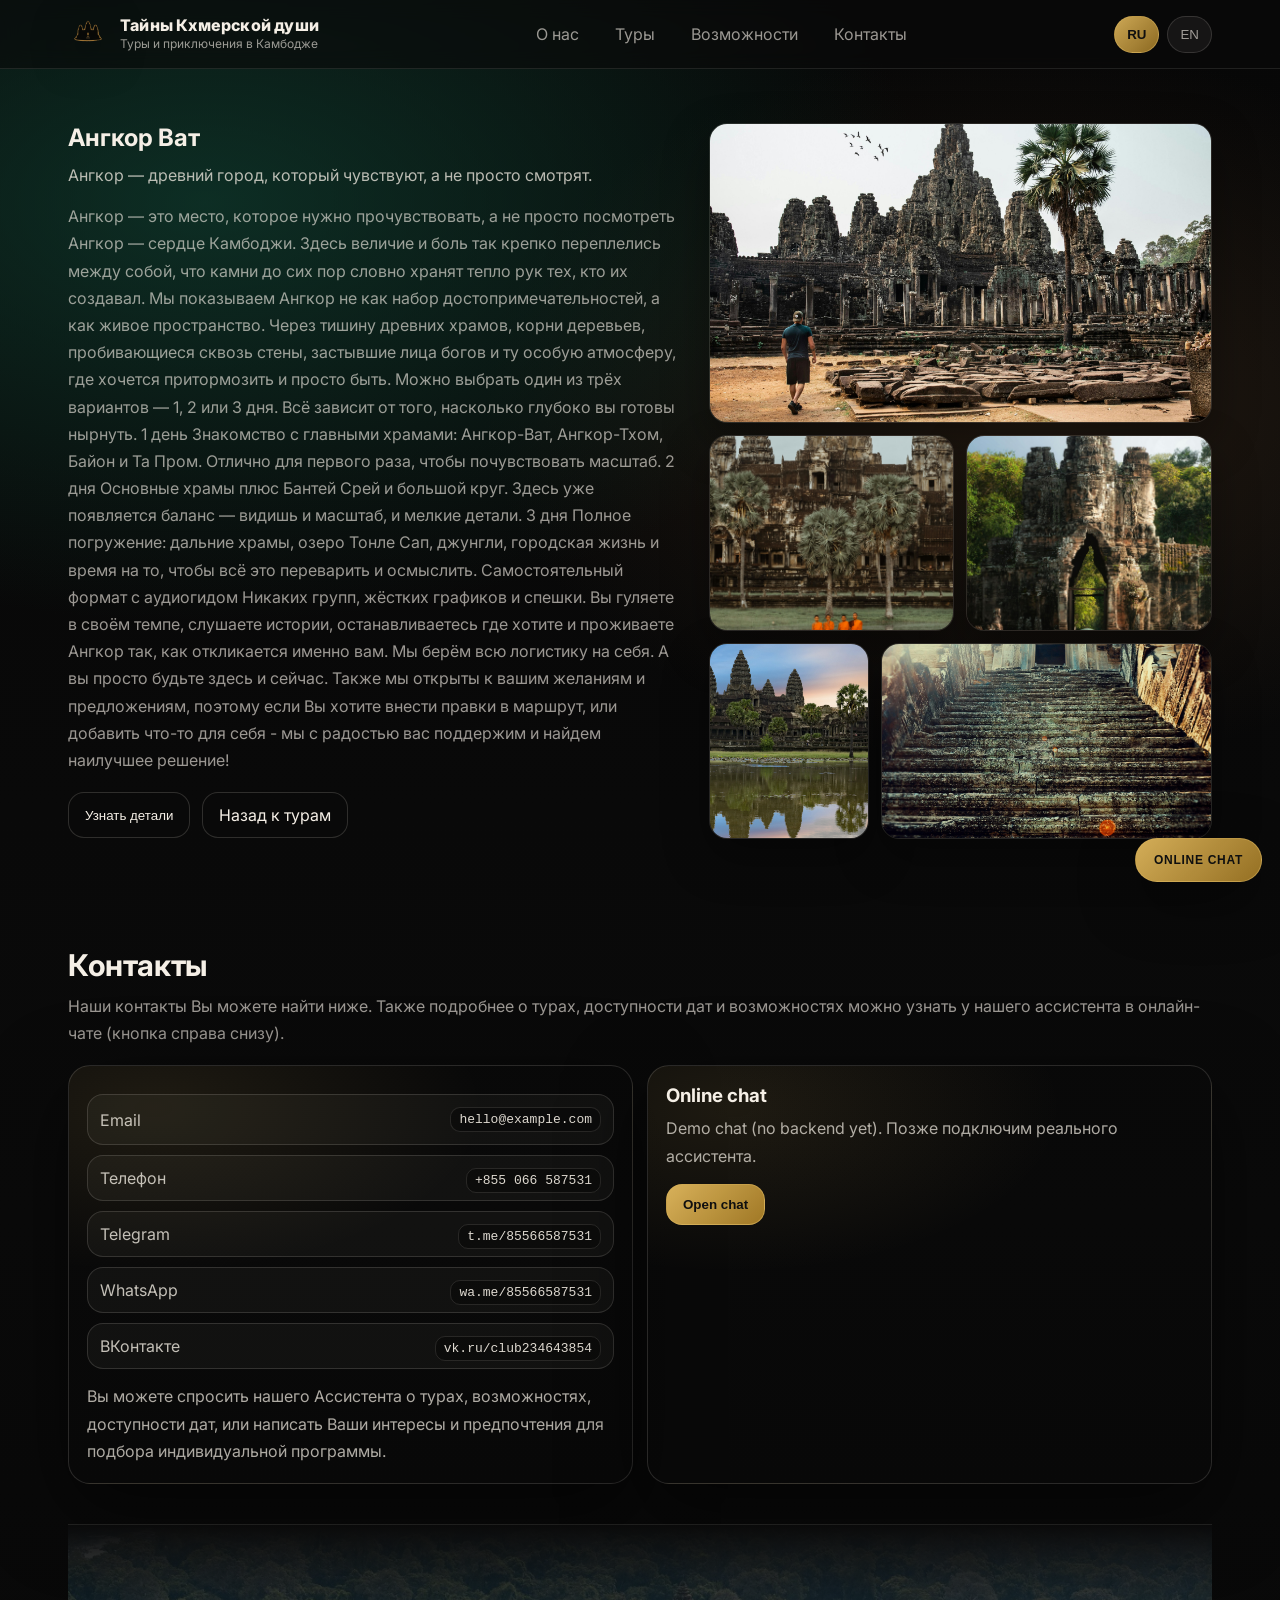
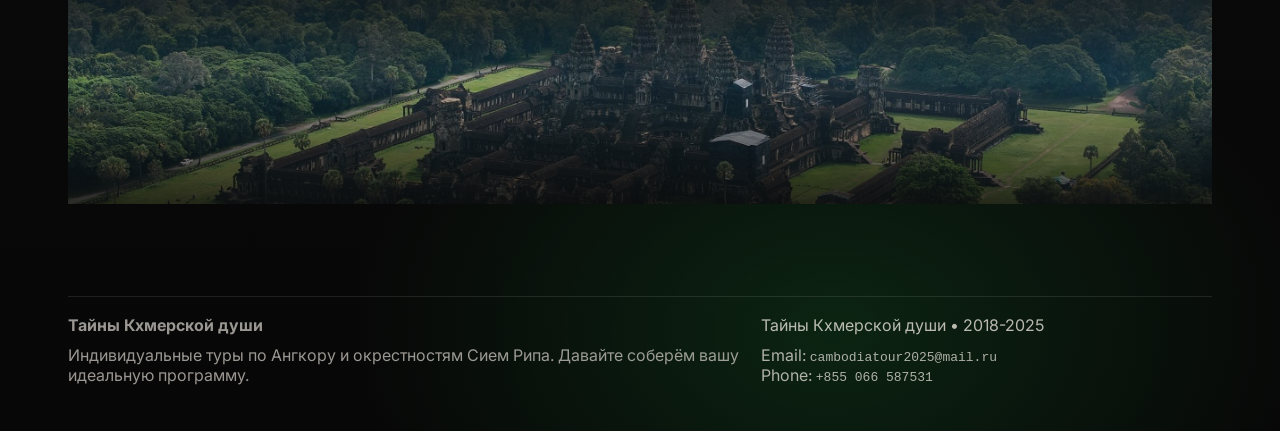
==== tours/angkor-wat.html @ 043d1177 "Update site to new version" ====
<!doctype html>
<html lang="ru">
<head>
  <meta charset="utf-8" />
  <meta name="viewport" content="width=device-width,initial-scale=1" />
  <title>Сердце Ангкора — Туры в Сием Рипе</title>
  <meta name="description" content="Премиальные туры и впечатления в Сием Рипе: Ангкор Ват, Пном Кулен, Prek Toal, Кох Кер." />
  <link rel="icon" href="../assets/img/favicon.png" />
  <link rel="preconnect" href="https://fonts.googleapis.com">
  <link rel="preconnect" href="https://fonts.gstatic.com" crossorigin>
  <link href="https://fonts.googleapis.com/css2?family=Inter:wght@400;600;700;800;900&display=swap" rel="stylesheet">
  <link rel="stylesheet" href="../css/styles.css" />
</head>
<body>

<header>
  <div class="container">
    <div class="nav">
      <a class="brand" href="../index.html#top" aria-label="Home">
        <img src="../assets/img/logo.png" alt="Logo" />
        <div class="title">
          <b id="brandName">Сердце Ангкора</b>
          <span id="brandTag">Туры и приключения в Сием Рипе</span>
        </div>
      </a>

      <nav aria-label="Primary">
        <ul>
          <li><a href="../index.html#about" data-i18n="nav_about">О нас</a></li>
          <li><a href="../index.html#tours" data-i18n="nav_tours">Туры</a></li>
          <li><a href="../index.html#abilities" data-i18n="nav_abilities">Возможности</a></li>
          <li><a href="../index.html#contacts" data-i18n="nav_contacts">Контакты</a></li>
        </ul>
      </nav>

      <div class="lang" aria-label="Language">
        <button data-lang="ru" class="active">RU</button>
        <button data-lang="en">EN</button>
      </div>
    </div>
  </div>
</header>
  <main>
    <section class="section">
      <div class="container">
        <div class="tour-detail">
          <div class="tour-detail__text">
            <h1 data-i18n="tour_angkor_wat_title"></h1>
            <p class="muted" data-i18n="tour_angkor_wat_lead"></p>
            <div class="prose">
              <p data-i18n="tour_angkor_wat_title_text"></p>
            </div>
            <div class="actions">
              <button class="btn gold" data-open-chat="1" data-tour="tour_angkor_wat_title">
                <span data-i18n="order_btn"></span>
              </button>
              <a class="btn ghost" href="../index.html#tours">
                <span data-i18n="back_to_tours"></span>
              </a>
            </div>
          </div>
          <div class="tour-detail__media">
            <div class="tour-mosaic">
              <img src="../assets/img/tours/angkor-wat/aw1.jpg" alt="" loading="lazy" />
              <img src="../assets/img/tours/angkor-wat/aw2.jpg" alt="" loading="lazy" />
              <img src="../assets/img/tours/angkor-wat/aw3.jpg" alt="" loading="lazy" />
              <img src="../assets/img/tours/angkor-wat/aw4.jpg" alt="" loading="lazy" />
              <img src="../assets/img/tours/angkor-wat/aw5.jpg" alt="" loading="lazy" />
            </div>
          </div>
        </div>
      </div>
      </div>
    </section>

    <section id="contacts" class="section">
    <div class="container">
      <h2 data-i18n="contacts_title"></h2>
      <p data-i18n="contacts_lead"></p>

      <div class="contacts">
        <div class="card panel">
          <div class="field"><span data-i18n="email"></span> <code>hello@example.com</code></div>
          <div class="field"><span data-i18n="phone"></span> <a href="tel:+855066587531"><code>+855 066 587531</code></a></div>
          <div class="field"><span data-i18n="telegram"></span> <a href="https://t.me/85566587531" target="_blank" rel="noopener"><code>t.me/85566587531</code></a></div>
          <div class="field"><span data-i18n="whatsapp"></span> <a href="https://wa.me/85566587531" target="_blank" rel="noopener"><code>wa.me/85566587531</code></a></div>
          <div class="field"><span data-i18n="vk"></span> <a href="https://vk.ru/club234643854" target="_blank" rel="noopener"><code>vk.ru/club234643854</code></a></div>
<p style="margin-top:14px;color:rgba(245,239,230,.7)" data-i18n="chat_note"></p>
        </div>

        <div class="card panel">
          <h3 style="margin:0 0 8px">Online chat</h3>
          <p style="margin:0;color:rgba(245,239,230,.7);line-height:1.7">
            Demo chat (no backend yet). Позже подключим реального ассистента.
          </p>
          <div class="actions" style="margin-top:14px">
            <button class="btn primary" type="button" data-open-chat>
              <span>Open chat</span>
            </button>
          </div>
        </div>
      </div>

      <div class="footer-photo" aria-label="Footer photo"></div>
    </div>
  </section>

  </main>

<footer>
  <div class="container">
    <hr class="sep" />
    <div class="footer-grid">
      <div>
        <b id="footerBrand">Тайны Кхмерской души</b>
        <p style="margin:10px 0 0" data-i18n="footer_text"></p>
      </div>
      <div>
        <div style="color:rgba(245,239,230,.75)" data-i18n="footer_rights"></div>
        <div style="margin-top:10px;color:rgba(245,239,230,.7)">
          Email: <a href="mailto:cambodiatour2025@mail.ru" style="color:inherit;text-decoration:none"><code>cambodiatour2025@mail.ru</code></a><br/>
          Phone: <a href="tel:+855066587531" style="color:inherit;text-decoration:none"><code>+855 066 587531</code></a>
        </div>
      </div>
    </div>
  </div>
</footer>

<button class="chat-fab" id="chatFab" aria-label="Open chat" type="button">
  <span>Online chat</span>
</button>

<div class="chat-panel" id="chatPanel" aria-label="Chat panel">
  <div class="card" style="height:100%">
    <div class="chat-head">
      <b>Online assistant</b>
      <button id="chatClose" aria-label="Close">✕</button>
    </div>
    <div class="chat-body" id="chatBody">
      <div class="msg">👋 Привет! Напишите свои предпочтения и интересы — предложу туры, маршруты.</div>
    </div>
    <div class="chat-input">
      <input id="chatInput" placeholder="Message..." />
      <button id="chatSend" type="button">Send</button>
    </div>
  </div>
</div>



<script src="../js/i18n.js"></script>
<script src="../js/config.js"></script>
<script src="../js/app.js"></script>
</body>
</html>
---- css/styles.css ----
:root{
  --bg:#0a0a0a;
  --forest:#0f3b2e;
  --forest2:#0f3b1b;
  --wood:#3b2a1a;
  --cream:#f5efe6;
  --cream2:#efe7dc;
  --ink:#0f0f0f;
  --gold:#d8b15a;
  --gold2:#b88a2a;
  --muted: rgba(245,239,230,.78);
  --muted2: rgba(245,239,230,.62);
  --border: rgba(245,239,230,.14);
  --shadow: 0 26px 80px rgba(0,0,0,.55);
  --radius: 22px;
}
*{box-sizing:border-box}
html{scroll-behavior:smooth}
body{
  margin:0;
  font-family: Inter, system-ui, -apple-system, Segoe UI, Roboto, Arial, sans-serif;
  color: var(--cream);
  background:
    radial-gradient(1200px 700px at 16% 10%, rgba(15,59,46,.75), transparent 60%),
    radial-gradient(900px 600px at 80% 20%, rgba(59,42,26,.55), transparent 60%),
    radial-gradient(800px 560px at 65% 95%, rgba(15,59,27,.55), transparent 60%),
    linear-gradient(180deg, #070707 0%, #0a0a0a 60%, #070707 100%);
}
a{color:inherit;text-decoration:none}
img{max-width:100%;display:block}
.container{max-width:1180px;margin:0 auto;padding:0 18px}

header{
  position:sticky;top:0;z-index:40;
  backdrop-filter: blur(10px);
  background: rgba(10,10,10,.62);
  border-bottom: 1px solid rgba(245,239,230,.10);
}
.nav{display:flex;align-items:center;justify-content:space-between;padding:14px 0;gap:14px}
.brand{display:flex;align-items:center;gap:12px;min-width:260px}
.brand img{width:40px;height:40px;filter: drop-shadow(0 10px 22px rgba(0,0,0,.6))}
.brand .title{display:flex;flex-direction:column;line-height:1.05}
.brand .title b{font-weight:800;letter-spacing:.2px}
.brand .title span{font-size:12px;color:var(--muted2);margin-top:4px}

nav ul{display:flex;list-style:none;gap:10px;padding:0;margin:0;align-items:center}
nav a{padding:10px 12px;border-radius:999px;color:var(--muted2);border:1px solid transparent}
nav a:hover{color:var(--cream);border-color:rgba(245,239,230,.16);background:rgba(245,239,230,.06)}

.lang{display:flex;gap:8px;align-items:center}
.lang button{
  padding:10px 12px;border-radius:999px;
  border:1px solid rgba(245,239,230,.14);
  background:rgba(245,239,230,.06);
  color:var(--muted2);cursor:pointer
}
.lang button.active{
  color:var(--ink);
  background:linear-gradient(135deg, rgba(216,177,90,.95), rgba(184,138,42,.75));
  border-color:rgba(216,177,90,.55);
  font-weight:800
}

.hero{
  position:relative;min-height:78vh;display:flex;align-items:flex-end;
  padding:44px 0 26px;overflow:hidden
}
.hero::before{
  content:"";position:absolute;inset:0;
  background-image:url("../assets/img/hero.jpg");
  background-size:cover;background-position:center;
  filter:saturate(1.05) contrast(1.05);
  transform:scale(1.02);
  z-index:0;
}
.hero::after{
  content:"";position:absolute;inset:0;
  background:
    radial-gradient(700px 500px at 16% 70%, rgba(15,59,46,.70), transparent 55%),
    radial-gradient(800px 520px at 82% 30%, rgba(59,42,26,.60), transparent 58%),
    linear-gradient(180deg, rgba(10,10,10,.78) 0%, rgba(10,10,10,.55) 45%, rgba(10,10,10,.82) 100%);
  z-index:0;pointer-events:none;
}
.hero .inner{position:relative;z-index:1;width:100%}
.pill{
  display:inline-flex;
  flex-direction:column;
  align-items:center;
  gap:2px;
  text-align:center;align-items:center;gap:10px;
  padding:9px 12px;border-radius:999px;
  border:1px solid rgba(216,177,90,.35);
  background:rgba(10,10,10,.40);
  color:rgba(245,239,230,.92)
}
.pill img{width:18px;height:18px;opacity:.95}
.hero h1{
  margin:14px 0 10px;
  font-size:clamp(34px, 4.6vw, 58px);
  line-height:1.02;letter-spacing:-1px;
  color: rgba(245,239,230,.96);
  text-shadow:0 18px 70px rgba(0,0,0,.75), 0 2px 0 rgba(0,0,0,.35);
  
  white-space: pre-line;
}
.hero .lead{
  max-width:760px;font-size:18px;line-height:1.7;
  color:rgba(245,239,230,.84);margin:0 0 18px;
  text-shadow:0 12px 42px rgba(0,0,0,.6);
}
.actions{display:flex;flex-wrap:wrap;gap:12px;margin-top:14px}
.btn{
  display:inline-flex;
  flex-direction:row;
  align-items:center;
  justify-content:center;
  gap:10px;
  text-align:center;
  padding:12px 16px;
  border-radius:16px;
  border:1px solid rgba(245,239,230,.16);
  background:rgba(10,10,10,.42);
  color:var(--cream);
  cursor:pointer;
  transition:transform .15s ease, background .15s ease, border-color .15s ease;
}
.btn:hover{transform:translateY(-1px);background:rgba(245,239,230,.08);border-color:rgba(245,239,230,.22)}
.btn.primary{
  color:var(--ink);
  background:linear-gradient(135deg, rgba(216,177,90,1), rgba(184,138,42,.86));
  border-color:rgba(216,177,90,.65);
  font-weight:900
}
.btn.primary:hover{background:linear-gradient(135deg, rgba(216,177,90,1), rgba(184,138,42,.9))}
.btn .ic{width:18px;height:18px;opacity:.95}

.section{padding:54px 0}
.section h2{margin:0 0 10px;font-size:30px;letter-spacing:-.4px}
.section p{margin:0;color:var(--muted2);line-height:1.7}

.card{
  border-radius:var(--radius);
  border:1px solid rgba(245,239,230,.14);
  background:
    radial-gradient(600px 300px at 15% 10%, rgba(216,177,90,.10), transparent 55%),
    rgba(10,10,10,.45);
  box-shadow:var(--shadow);
  overflow:hidden
}

.about-grid{display:grid;grid-template-columns:1.1fr .9fr;gap:16px;margin-top:18px;align-items:stretch}
.about-card{padding:18px}
.cream{
  background:linear-gradient(180deg, rgba(245,239,230,.98), rgba(239,231,220,.92));
  color:#151515;border:1px solid rgba(245,239,230,.65);
  border-radius:18px
}
.cream-inner{padding:18px}
.quote{font-size:18px;line-height:1.6;margin:0;color:#151515;font-weight:700}
.cream .quote{color:#111;opacity:1}
.small{font-size:13px;opacity:1;color:rgba(0,0,0,.72);margin-top:10px}

.tours{display:grid;grid-template-columns:repeat(4, 1fr);gap:14px;margin-top:18px}
.tour{display:flex;flex-direction:column}
.tour .media{height:180px;background-size:cover;background-position:center;position:relative}
.tour .media::after{content:"";position:absolute;inset:0;background:linear-gradient(180deg, rgba(0,0,0,.05) 0%, rgba(10,10,10,.68) 100%)}
.tour .body{padding:14px}
.tour h3{margin:6px 0 8px;font-size:18px}
.tour h3{display:-webkit-box;-webkit-line-clamp:2;-webkit-box-orient:vertical;overflow:hidden;min-height:calc(22px * 1.25 * 2)}
.tour p{margin:0 0 12px;color:var(--muted2);font-size:14px;line-height:1.6;display:-webkit-box;-webkit-line-clamp:5;-webkit-box-orient:vertical;overflow:hidden;min-height: calc(14px * 1.6 * 5)}
.price{display:flex;align-items:flex-end;justify-content:space-between;gap:10px;margin-top:auto;min-height:64px}
.price .tag{
  display:inline-flex;
  flex-direction:column;
  align-items:center;
  gap:2px;
  text-align:center;padding:7px 10px;border-radius:999px;
  border:1px solid rgba(216,177,90,.35);
  background:rgba(216,177,90,.10);
  color:rgba(245,239,230,.92);
  font-weight:700;font-size:13px
}

/* Tour cards: make price chip and CTA button visually balanced */
.card.tour .price{
  align-items:stretch;
}
.card.tour .price .tag{
  flex:1;
  justify-content:center;
  padding:10px 14px;
  font-size:14px;
}
.card.tour .price .btn{
  flex:1;
  padding:10px 14px;
  font-size:15px;
  border-radius:18px;
  line-height:1.15;
}


.carousel{position:relative;border-radius:var(--radius);overflow:hidden;border:1px solid rgba(245,239,230,.14);background:rgba(10,10,10,.45);margin-top:18px}
.carousel .track{display:flex;transition:transform .55s ease}
.carousel .slide{min-width:100%;height:420px;background-size:cover;background-position:center;position:relative}
.carousel .slide::after{
  content:"";position:absolute;inset:0;
  background:
    radial-gradient(650px 380px at 15% 15%, rgba(245,239,230,.12), transparent 55%),
    linear-gradient(180deg, rgba(0,0,0,.12), rgba(10,10,10,.62));
}
.carousel .controls{position:absolute;inset:0;display:flex;align-items:center;justify-content:space-between;padding:0 10px;pointer-events:none}
.carousel .controls button{
  pointer-events:auto;width:44px;height:44px;border-radius:999px;
  border:1px solid rgba(245,239,230,.18);
  background:rgba(10,10,10,.45);color:var(--cream);cursor:pointer
}
.carousel .dots{position:absolute;left:0;right:0;bottom:12px;display:flex;justify-content:center;gap:8px}
.carousel .dot{width:8px;height:8px;border-radius:999px;border:1px solid rgba(245,239,230,.28);background:rgba(245,239,230,.10);cursor:pointer}
.carousel .dot.active{background:rgba(216,177,90,.9);border-color:rgba(216,177,90,.9)}

.contacts{display:grid;grid-template-columns:1fr 1fr;gap:14px;margin-top:18px}
.panel{padding:18px}
.field{
  display:flex;align-items:center;justify-content:space-between;gap:14px;
  padding:12px 12px;border-radius:16px;border:1px solid rgba(245,239,230,.14);
  background:rgba(245,239,230,.04);color:var(--muted);margin-top:10px
}
.field a{color:var(--cream)}
.field code{
  background:rgba(0,0,0,.35);padding:4px 8px;border-radius:10px;
  border:1px solid rgba(245,239,230,.12);color:rgba(245,239,230,.9)
}

.footer-photo{position:relative;height:280px;overflow:hidden;margin-top:40px;border-top:1px solid rgba(245,239,230,.10)}
.footer-photo::before{
  content:"";position:absolute;inset:0;
  background-image:url("../assets/img/footer.jpg");
  background-size:cover;background-position:center;filter:saturate(1.02)
}
.footer-photo::after{
  content:"";position:absolute;inset:0;
  background:linear-gradient(180deg, rgba(10,10,10,1) 0%, rgba(10,10,10,.55) 35%, rgba(10,10,10,.18) 55%, rgba(10,10,10,.82) 100%);
}
footer{padding:20px 0 46px;color:var(--muted2)}
.footer-grid{display:grid;grid-template-columns:1.2fr .8fr;gap:16px;align-items:start}
hr.sep{border:0;border-top:1px solid rgba(245,239,230,.10);margin:18px 0}

/* Chat */
.chat-fab{
  position:fixed;right:18px;bottom:18px;z-index:60;
  padding:14px 18px;
  border-radius:999px;
  border:1px solid rgba(216,177,90,.55);
  background:linear-gradient(135deg, rgba(216,177,90,.98), rgba(184,138,42,.8));
  color:var(--ink);
  box-shadow:0 18px 60px rgba(0,0,0,.45);
  display:flex;align-items:center;justify-content:center;
  gap:10px;
  cursor:pointer;
  font-weight:700;
  letter-spacing:.06em;
  text-transform:uppercase;
  font-size:12px;
}
.chat-fab img{display:none}
.chat-panel{
  position:fixed;right:18px;bottom:86px;z-index:60;
  width:min(360px, calc(100vw - 36px));height:460px;
  background:#0f1e1b;
  border-radius:18px;
  box-shadow:0 20px 50px rgba(0,0,0,.45);
  transform:translateY(10px);opacity:0;pointer-events:none;
  transition:opacity .18s ease, transform .18s ease
}
.chat-panel.open{opacity:1;transform:translateY(0);pointer-events:auto}
.chat-head{display:flex;align-items:center;justify-content:space-between;padding:12px 14px;border-bottom:1px solid rgba(245,239,230,.10)}
.chat-head button{
  width:36px;height:36px;border-radius:14px;border:1px solid rgba(245,239,230,.14);
  background:rgba(245,239,230,.05);color:var(--cream);cursor:pointer
}
.chat-body{padding:12px 14px;height:calc(100% - 120px);overflow:auto}
.msg{
  max-width:86%;padding:10px 12px;border-radius:16px;border:1px solid rgba(245,239,230,.12);
  background:rgba(245,239,230,.05);margin:0 0 10px;color:var(--muted);line-height:1.55;font-size:14px
}
.msg.me{margin-left:auto;background:rgba(216,177,90,.12);border-color:rgba(216,177,90,.25)}
.chat-input{display:flex;gap:10px;padding:12px 14px;border-top:1px solid rgba(245,239,230,.10)}
.chat-input input{
  flex:1;border-radius:14px;border:1px solid rgba(245,239,230,.14);
  background:rgba(0,0,0,.25);color:var(--cream);padding:12px 12px;outline:none
}
.chat-input button{
  padding:12px 12px;border-radius:14px;border:1px solid rgba(216,177,90,.55);
  background:rgba(216,177,90,.18);color:var(--cream);cursor:pointer
}

@media (max-width:1020px){
  .tours{grid-template-columns:repeat(2,1fr)}
  .about-grid{grid-template-columns:1fr}
  .contacts{grid-template-columns:1fr}
  .carousel .slide{height:360px}
  nav ul{display:none}
  .brand{min-width:auto}
}
@media (max-width:520px){
  .hero{min-height:72vh}
  .tours{grid-template-columns:1fr}
}

/* Tour pages */
.tour-detail{display:grid;grid-template-columns:1.1fr .9fr;gap:26px;align-items:start}
.tour-detail__text h1{margin:0 0 10px}
.tour-detail__text .muted{margin:0 0 14px;color:rgba(245,239,230,.75)}
.tour-detail__text .prose{color:rgba(245,239,230,.88);line-height:1.65}
.tour-detail__text .actions{margin-top:18px;display:flex;gap:12px;flex-wrap:wrap}
.tour-gallery{display:grid;grid-template-columns:1fr;gap:12px}
.tour-gallery img{width:100%;height:260px;object-fit:cover;border-radius:18px;border:1px solid rgba(245,239,230,.12)}
/* Tour mosaic (right column) */
.tour-mosaic{display:grid;grid-template-columns:repeat(6,1fr);grid-auto-rows:92px;gap:12px}
.tour-mosaic img{width:100%;height:100%;object-fit:cover;border-radius:18px;border:1px solid rgba(245,239,230,.12);box-shadow:0 18px 45px rgba(0,0,0,.35);display:block}
/* Layout: works with 3–5 images */
.tour-mosaic img:nth-child(1){grid-column:1 / span 6;grid-row:1 / span 3}
.tour-mosaic img:nth-child(2){grid-column:1 / span 3;grid-row:4 / span 2}
.tour-mosaic img:nth-child(3){grid-column:4 / span 3;grid-row:4 / span 2}
.tour-mosaic img:nth-child(4){grid-column:1 / span 2;grid-row:6 / span 2}
.tour-mosaic img:nth-child(5){grid-column:3 / span 4;grid-row:6 / span 2}

@media (max-width: 900px){
  .tour-mosaic{grid-template-columns:1fr;grid-auto-rows:220px}
  .tour-mosaic img:nth-child(n){grid-column:auto;grid-row:auto}
}

@media (max-width: 900px){
  .tour-detail{grid-template-columns:1fr}
  .tour-gallery img{height:220px}
}


.tag .price-title{font-weight:700;font-size:12px;line-height:1.1;opacity:.95}
.tag .price-value{font-weight:800;font-size:14px;line-height:1.1}

/* ===== TOUR VIDEO FIX ===== */
.tour-video{
  position: relative;
  width: 100%;
  aspect-ratio: 16 / 9;
  border-radius: 18px;
  overflow: hidden;
  border: 1px solid rgba(245,239,230,.12);
  box-shadow: 0 18px 45px rgba(0,0,0,.35);
  background: #000;
}

.tour-video video{
  width: 100%;
  height: 100%;
  object-fit: cover;
  display: block;
}

/* ===== JEEP TOUR: VIDEO BACKGROUND (FINAL) ===== */

.tour-mosaic--video{
  position: relative;
  overflow: hidden;
}

/* видео — фоном */
.tour-mosaic--video .tour-video-bg{
  position: absolute;
  inset: 0;
  z-index: 0;
}

.tour-mosaic--video .tour-video-bg video{
  width: 100%;
  height: 100%;
  object-fit: cover;
}

/* картинки поверх видео */
.tour-mosaic--video img{
  position: relative;
  z-index: 1;
}
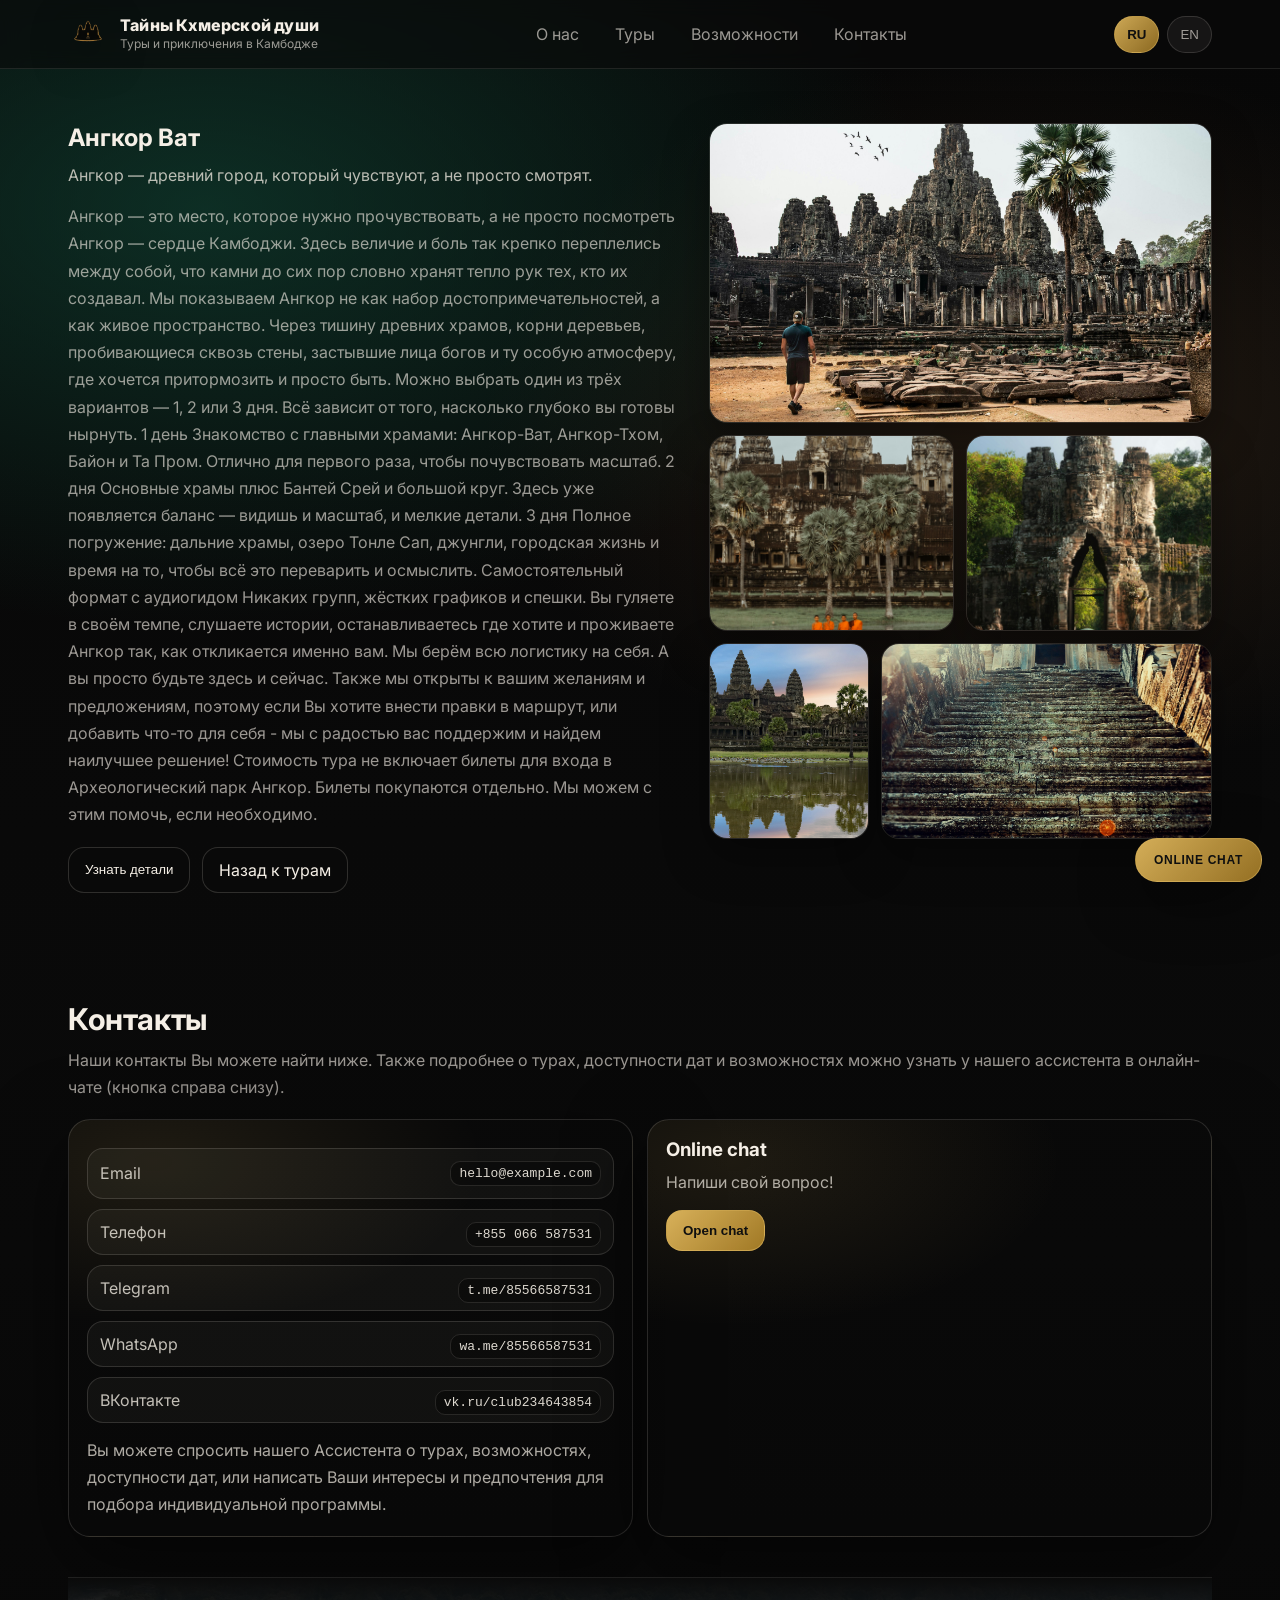
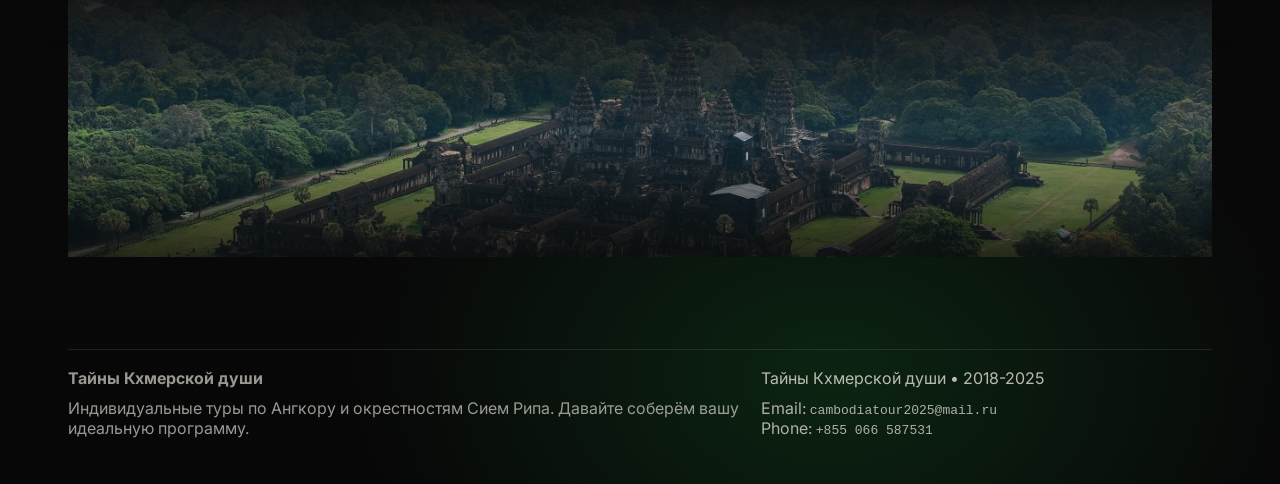
==== commit 891576a8: "add online chat and edit some text" ====
--- a/tours/angkor-wat.html
+++ b/tours/angkor-wat.html
@@ -91,7 +91,7 @@
         <div class="card panel">
           <h3 style="margin:0 0 8px">Online chat</h3>
           <p style="margin:0;color:rgba(245,239,230,.7);line-height:1.7">
-            Demo chat (no backend yet). Позже подключим реального ассистента.
+            Напиши свой вопрос!
           </p>
           <div class="actions" style="margin-top:14px">
             <button class="btn primary" type="button" data-open-chat>
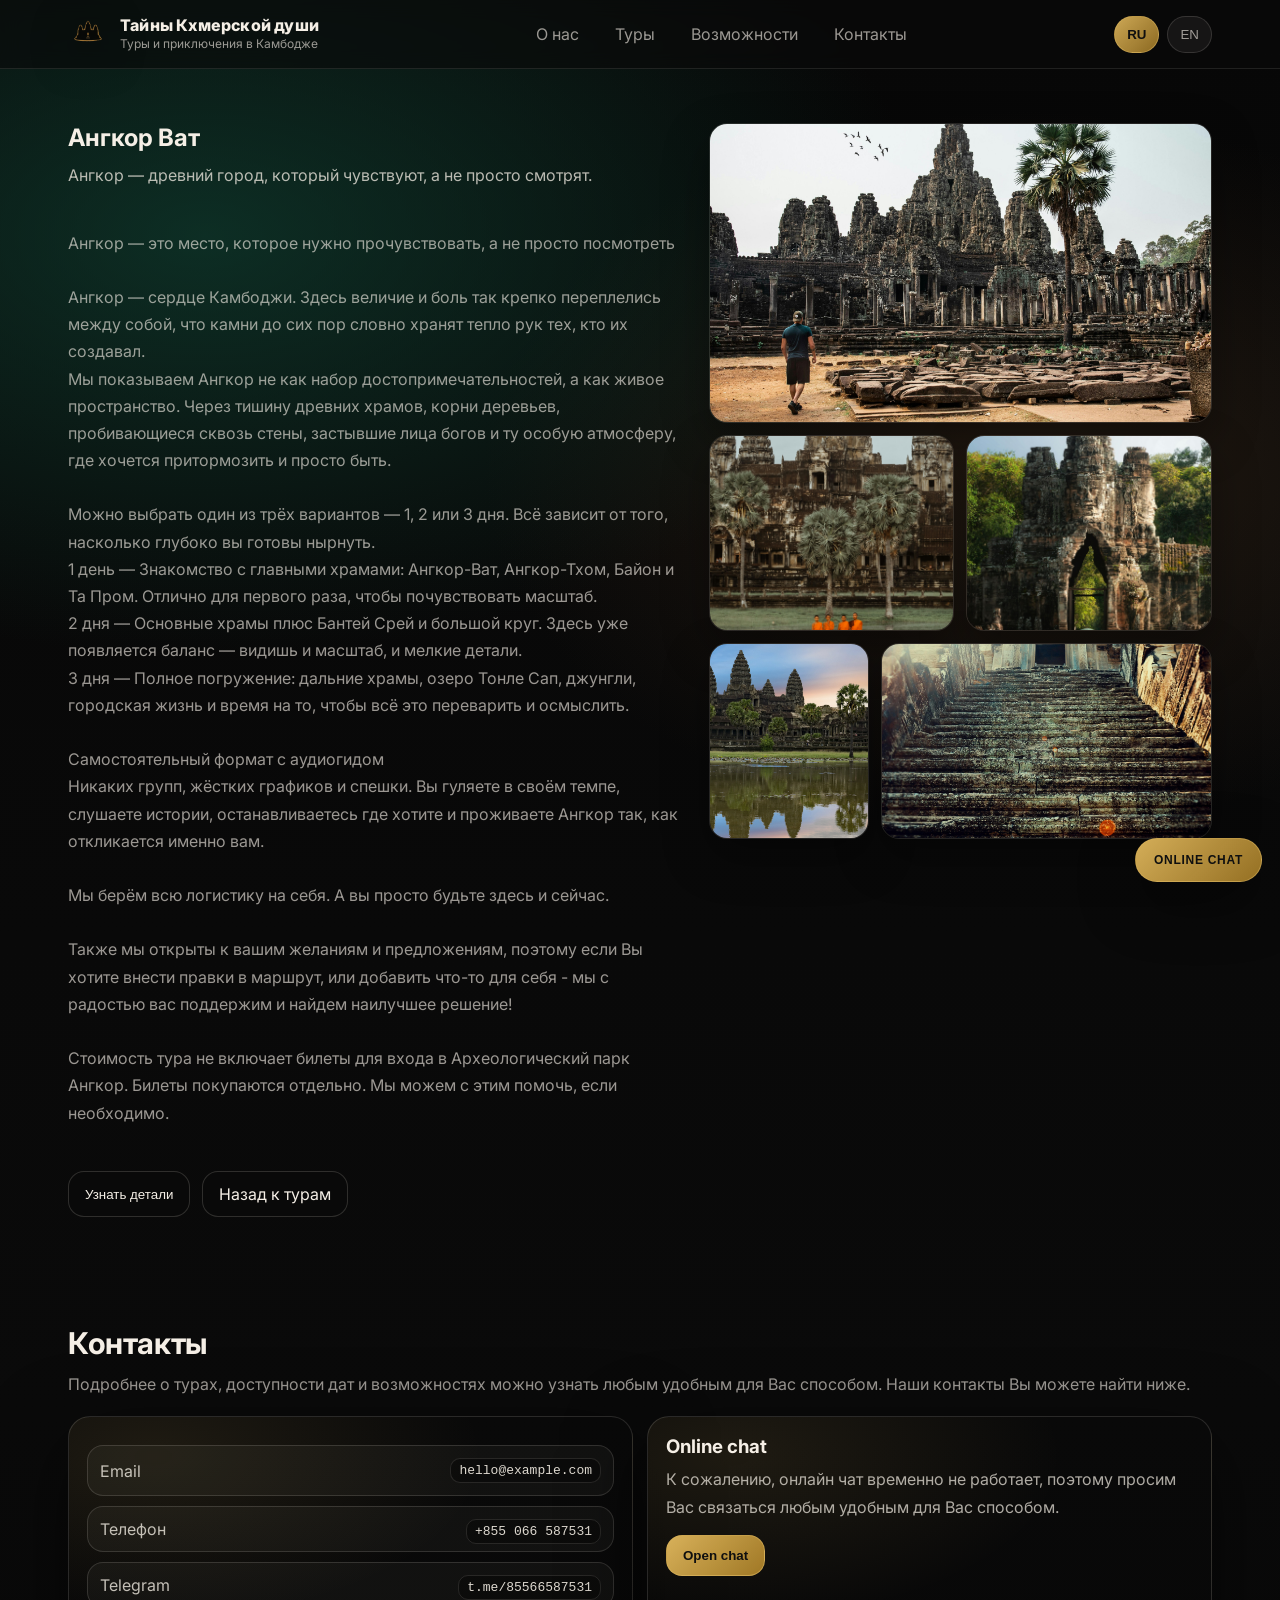
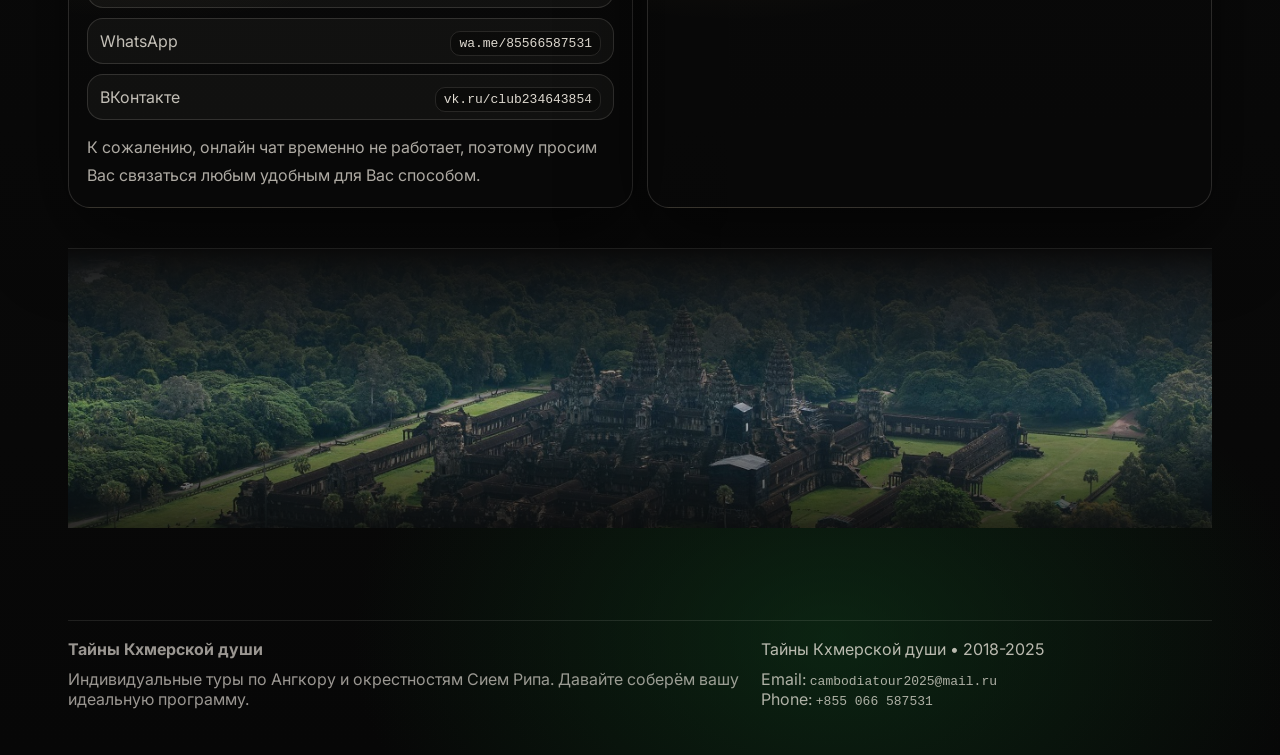
==== commit fab4660e: "edit chat messages" ====
--- a/tours/angkor-wat.html
+++ b/tours/angkor-wat.html
@@ -91,7 +91,7 @@
         <div class="card panel">
           <h3 style="margin:0 0 8px">Online chat</h3>
           <p style="margin:0;color:rgba(245,239,230,.7);line-height:1.7">
-            Напиши свой вопрос!
+            К сожалению, онлайн чат временно не работает, поэтому просим Вас связаться любым удобным для Вас способом.
           </p>
           <div class="actions" style="margin-top:14px">
             <button class="btn primary" type="button" data-open-chat>
--- a/css/styles.css
+++ b/css/styles.css
@@ -312,7 +312,7 @@
 .tour-detail{display:grid;grid-template-columns:1.1fr .9fr;gap:26px;align-items:start}
 .tour-detail__text h1{margin:0 0 10px}
 .tour-detail__text .muted{margin:0 0 14px;color:rgba(245,239,230,.75)}
-.tour-detail__text .prose{color:rgba(245,239,230,.88);line-height:1.65}
+.tour-detail__text .prose{color:rgba(245,239,230,.88);line-height:1.65;white-space:pre-line;}
 .tour-detail__text .actions{margin-top:18px;display:flex;gap:12px;flex-wrap:wrap}
 .tour-gallery{display:grid;grid-template-columns:1fr;gap:12px}
 .tour-gallery img{width:100%;height:260px;object-fit:cover;border-radius:18px;border:1px solid rgba(245,239,230,.12)}
